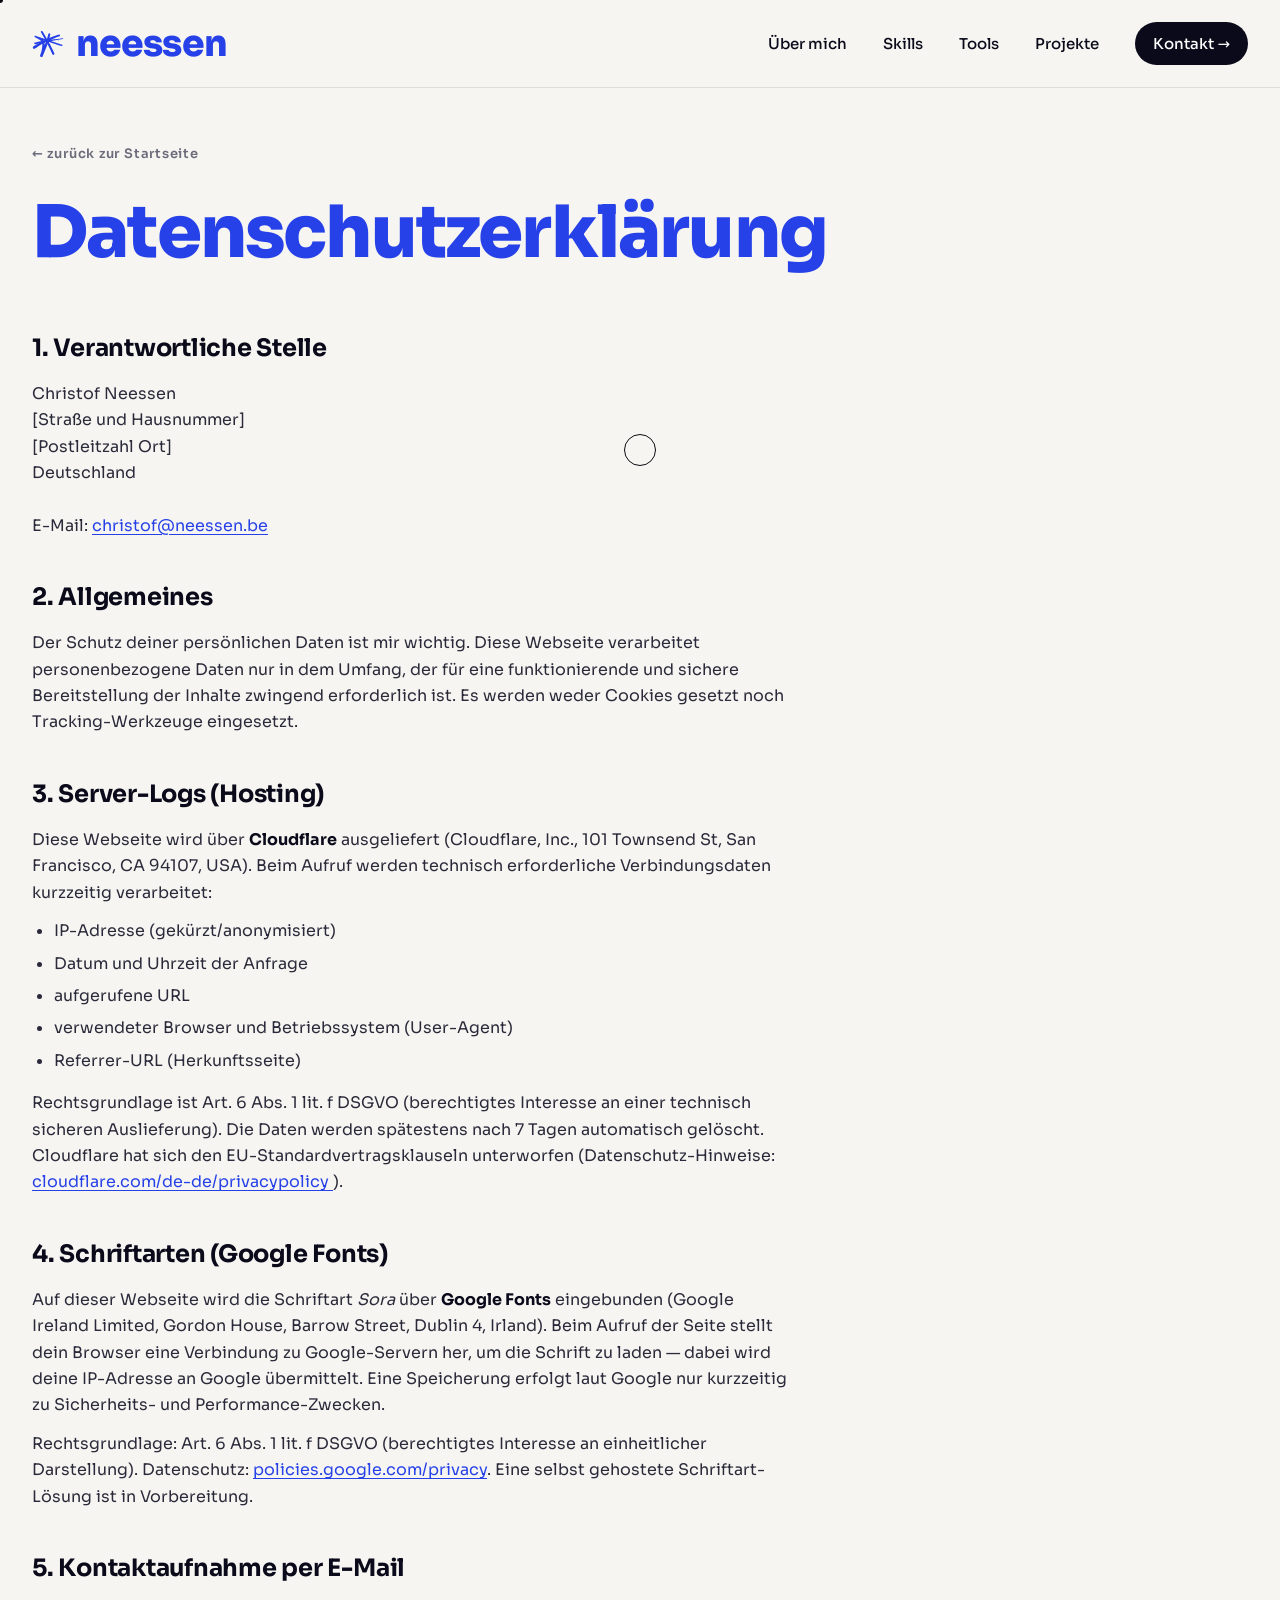
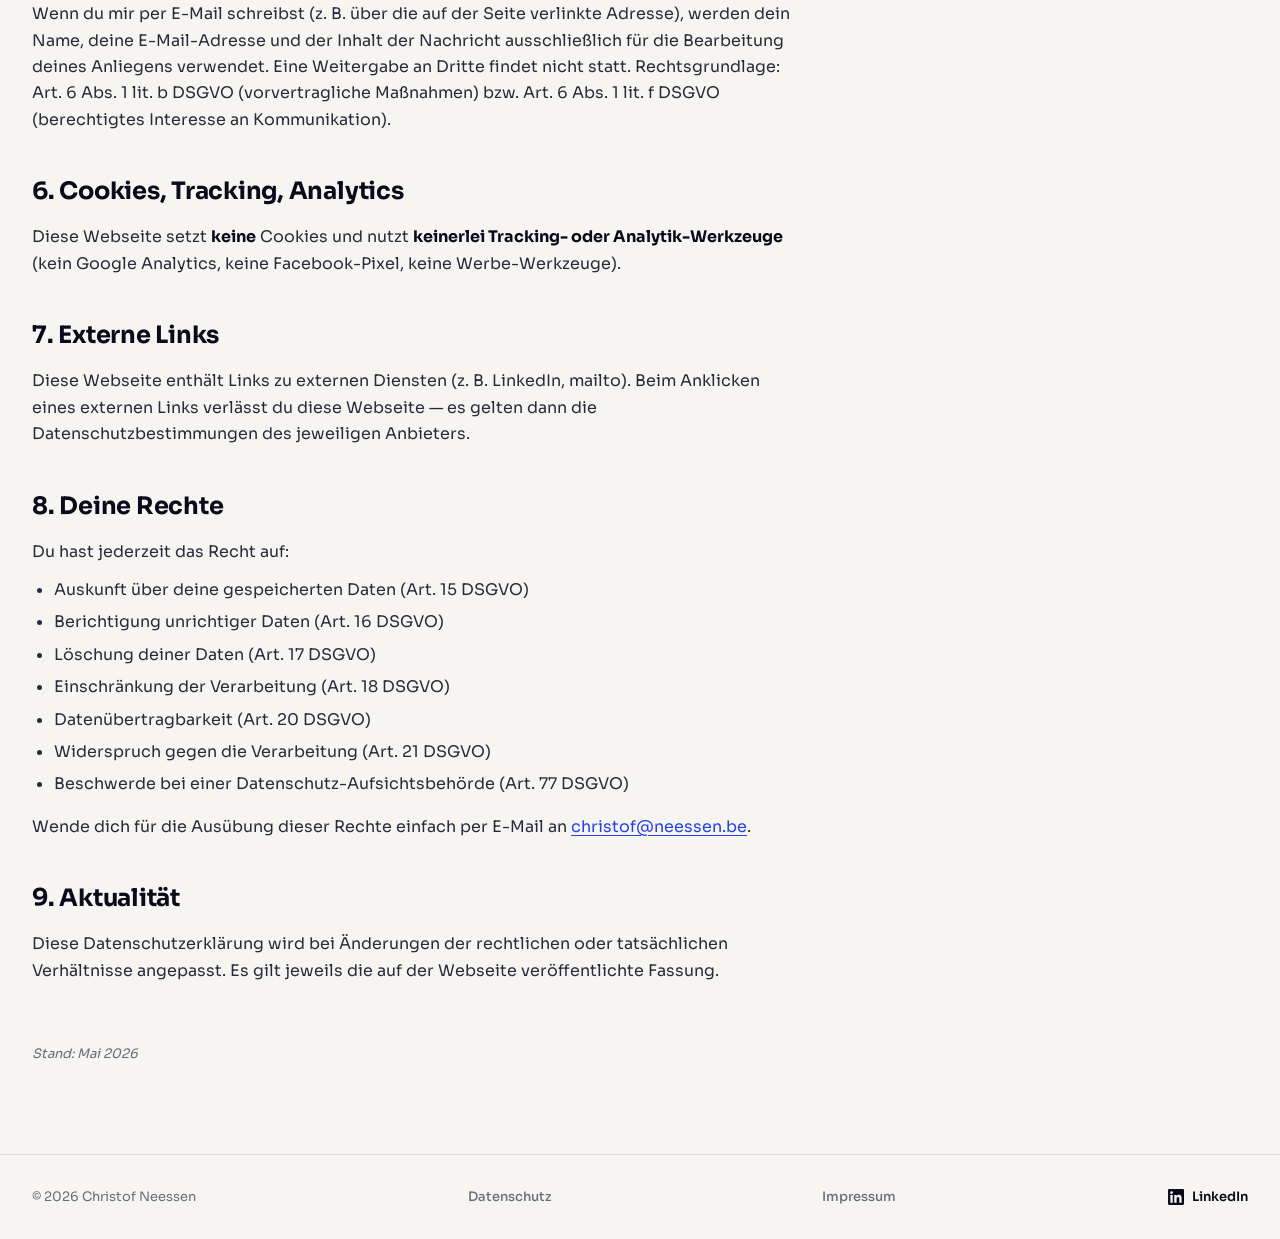
==== datenschutz.html @ 34c5ae79 "Mobile-Fixes, Legal-Pages, Favicon, SEO, Bildoptimierung - Mobile: Hamburger funktional, Sterne-Posi" ====
<!DOCTYPE html>
<html lang="de">
<head>
  <meta charset="UTF-8" />
  <meta name="viewport" content="width=device-width, initial-scale=1.0" />
  <title>Datenschutz — Christof Neessen</title>
  <meta name="description" content="Datenschutzerklärung der Webseite von Christof Neessen." />
  <meta name="robots" content="index, follow" />
  <link rel="icon" type="image/svg+xml" href="assets/Sterne-01.svg" />
  <link rel="preconnect" href="https://fonts.googleapis.com" />
  <link rel="preconnect" href="https://fonts.gstatic.com" crossorigin />
  <link href="https://fonts.googleapis.com/css2?family=Sora:wght@300;400;500;600;700;800&display=swap" rel="stylesheet" />
  <link rel="stylesheet" href="styles.css" />
</head>
<body class="legal-page">
  <!-- Custom Cursor -->
  <div class="cursor" aria-hidden="true"></div>
  <div class="cursor-dot" aria-hidden="true"></div>

  <header class="nav">
    <a href="index.html" class="nav__logo">
      <img class="sparkle sparkle--small" src="assets/Sterne-01.svg" alt="" />
      <span>neessen</span>
    </a>
    <nav class="nav__links">
      <a href="index.html#about">Über mich</a>
      <a href="index.html#skills">Skills</a>
      <a href="index.html#tools">Tools</a>
      <a href="index.html#work">Projekte</a>
      <a href="index.html#contact" class="nav__cta">Kontakt →</a>
    </nav>
    <button class="nav__burger" id="nav-burger" aria-label="Menü öffnen" aria-expanded="false" aria-controls="nav-links">
      <span></span><span></span><span></span>
    </button>
  </header>

  <main class="legal">
    <div class="container">
      <a href="index.html" class="legal__back">← zurück zur Startseite</a>
      <h1 class="legal__title">Datenschutz&shy;erklärung</h1>

      <section class="legal__section">
        <h2>1. Verantwortliche Stelle</h2>
        <p>
          Christof Neessen<br/>
          [Straße und Hausnummer]<br/>
          [Postleitzahl Ort]<br/>
          Deutschland<br/><br/>
          E-Mail: <a href="mailto:christof@neessen.be">christof@neessen.be</a>
        </p>
      </section>

      <section class="legal__section">
        <h2>2. Allgemeines</h2>
        <p>
          Der Schutz deiner persönlichen Daten ist mir wichtig. Diese Webseite
          verarbeitet personenbezogene Daten nur in dem Umfang, der für eine
          funktionierende und sichere Bereitstellung der Inhalte zwingend
          erforderlich ist. Es werden weder Cookies gesetzt noch
          Tracking-Werkzeuge eingesetzt.
        </p>
      </section>

      <section class="legal__section">
        <h2>3. Server-Logs (Hosting)</h2>
        <p>
          Diese Webseite wird über <strong>Cloudflare</strong> ausgeliefert
          (Cloudflare, Inc., 101 Townsend St, San Francisco, CA 94107, USA).
          Beim Aufruf werden technisch erforderliche Verbindungsdaten kurzzeitig
          verarbeitet:
        </p>
        <ul>
          <li>IP-Adresse (gekürzt/anonymisiert)</li>
          <li>Datum und Uhrzeit der Anfrage</li>
          <li>aufgerufene URL</li>
          <li>verwendeter Browser und Betriebssystem (User-Agent)</li>
          <li>Referrer-URL (Herkunftsseite)</li>
        </ul>
        <p>
          Rechtsgrundlage ist Art. 6 Abs. 1 lit. f DSGVO (berechtigtes
          Interesse an einer technisch sicheren Auslieferung). Die Daten werden
          spätestens nach 7 Tagen automatisch gelöscht.
          Cloudflare hat sich den EU-Standardvertragsklauseln unterworfen
          (Datenschutz-Hinweise:
          <a href="https://www.cloudflare.com/de-de/privacypolicy/" target="_blank" rel="noopener">
            cloudflare.com/de-de/privacypolicy
          </a>).
        </p>
      </section>

      <section class="legal__section">
        <h2>4. Schriftarten (Google Fonts)</h2>
        <p>
          Auf dieser Webseite wird die Schriftart <em>Sora</em> über
          <strong>Google Fonts</strong> eingebunden (Google Ireland Limited,
          Gordon House, Barrow Street, Dublin 4, Irland). Beim Aufruf der
          Seite stellt dein Browser eine Verbindung zu Google-Servern her, um
          die Schrift zu laden — dabei wird deine IP-Adresse an Google
          übermittelt. Eine Speicherung erfolgt laut Google nur kurzzeitig zu
          Sicherheits- und Performance-Zwecken.
        </p>
        <p>
          Rechtsgrundlage: Art. 6 Abs. 1 lit. f DSGVO (berechtigtes Interesse
          an einheitlicher Darstellung).
          Datenschutz: <a href="https://policies.google.com/privacy" target="_blank" rel="noopener">policies.google.com/privacy</a>.
          Eine selbst gehostete Schriftart-Lösung ist in Vorbereitung.
        </p>
      </section>

      <section class="legal__section">
        <h2>5. Kontaktaufnahme per E-Mail</h2>
        <p>
          Wenn du mir per E-Mail schreibst (z. B. über die auf der Seite
          verlinkte Adresse), werden dein Name, deine E-Mail-Adresse und der
          Inhalt der Nachricht ausschließlich für die Bearbeitung deines
          Anliegens verwendet. Eine Weitergabe an Dritte findet nicht statt.
          Rechtsgrundlage: Art. 6 Abs. 1 lit. b DSGVO (vorvertragliche
          Maßnahmen) bzw. Art. 6 Abs. 1 lit. f DSGVO (berechtigtes
          Interesse an Kommunikation).
        </p>
      </section>

      <section class="legal__section">
        <h2>6. Cookies, Tracking, Analytics</h2>
        <p>
          Diese Webseite setzt <strong>keine</strong> Cookies und nutzt
          <strong>keinerlei Tracking- oder Analytik-Werkzeuge</strong>
          (kein Google Analytics, keine Facebook-Pixel, keine
          Werbe-Werkzeuge).
        </p>
      </section>

      <section class="legal__section">
        <h2>7. Externe Links</h2>
        <p>
          Diese Webseite enthält Links zu externen Diensten (z. B. LinkedIn,
          mailto). Beim Anklicken eines externen Links verlässt du diese
          Webseite — es gelten dann die Datenschutzbestimmungen des
          jeweiligen Anbieters.
        </p>
      </section>

      <section class="legal__section">
        <h2>8. Deine Rechte</h2>
        <p>Du hast jederzeit das Recht auf:</p>
        <ul>
          <li>Auskunft über deine gespeicherten Daten (Art. 15 DSGVO)</li>
          <li>Berichtigung unrichtiger Daten (Art. 16 DSGVO)</li>
          <li>Löschung deiner Daten (Art. 17 DSGVO)</li>
          <li>Einschränkung der Verarbeitung (Art. 18 DSGVO)</li>
          <li>Datenübertragbarkeit (Art. 20 DSGVO)</li>
          <li>Widerspruch gegen die Verarbeitung (Art. 21 DSGVO)</li>
          <li>Beschwerde bei einer Datenschutz-Aufsichtsbehörde
            (Art. 77 DSGVO)</li>
        </ul>
        <p>
          Wende dich für die Ausübung dieser Rechte einfach per E-Mail an
          <a href="mailto:christof@neessen.be">christof@neessen.be</a>.
        </p>
      </section>

      <section class="legal__section">
        <h2>9. Aktualität</h2>
        <p>
          Diese Datenschutzerklärung wird bei Änderungen der rechtlichen oder
          tatsächlichen Verhältnisse angepasst. Es gilt jeweils die auf der
          Webseite veröffentlichte Fassung.
        </p>
      </section>

      <p class="legal__updated">Stand: Mai 2026</p>
    </div>
  </main>

  <footer class="footer">
    <div class="container footer__inner">
      <span>© 2026 Christof Neessen</span>
      <a href="datenschutz.html" class="footer__link-plain">Datenschutz</a>
      <a href="impressum.html" class="footer__link-plain">Impressum</a>
      <a href="https://www.linkedin.com/in/christof-neessen/" target="_blank" rel="noopener" class="footer__link">
        <svg viewBox="0 0 24 24" fill="currentColor" aria-hidden="true">
          <path d="M20.45 20.45h-3.55v-5.57c0-1.33-.03-3.04-1.85-3.04-1.85 0-2.13 1.45-2.13 2.94v5.67H9.36V9h3.41v1.56h.05c.47-.9 1.63-1.85 3.36-1.85 3.6 0 4.26 2.37 4.26 5.45v6.29zM5.34 7.43c-1.14 0-2.07-.93-2.07-2.07s.93-2.07 2.07-2.07 2.07.93 2.07 2.07-.93 2.07-2.07 2.07zm1.78 13.02H3.56V9h3.56v11.45zM22.22 0H1.77C.79 0 0 .77 0 1.72v20.56C0 23.23.79 24 1.77 24h20.45c.98 0 1.78-.77 1.78-1.72V1.72C24 .77 23.2 0 22.22 0z"/>
        </svg>
        LinkedIn
      </a>
    </div>
  </footer>

  <script src="script.js"></script>
</body>
</html>
---- styles.css ----
/* =====================================================
   Christof Neessen — Portfolio
   ===================================================== */

:root {
  --blue: #2641E8;
  --blue-dark: #1B30B5;
  --blue-soft: #E7EBFF;
  --ink: #0A0A1A;
  --ink-soft: #2A2A3A;
  --muted: #6B6B7B;
  --bg: #F6F5F1;
  --bg-card: #FFFFFF;
  --line: rgba(10, 10, 26, 0.1);
  --radius: 18px;
  --radius-lg: 28px;
  --container: 1280px;
  --ease: cubic-bezier(0.22, 1, 0.36, 1);
}

* {
  box-sizing: border-box;
  margin: 0;
  padding: 0;
}

html {
  scroll-behavior: smooth;
  -webkit-font-smoothing: antialiased;
  -moz-osx-font-smoothing: grayscale;
}

body {
  font-family: 'Sora', system-ui, -apple-system, sans-serif;
  font-weight: 400;
  font-size: 17px;
  line-height: 1.55;
  color: var(--ink);
  background: var(--bg);
  overflow-x: hidden;
  cursor: none;
}

img { max-width: 100%; display: block; }
a { color: inherit; text-decoration: none; }
ul { list-style: none; }
button { font: inherit; border: 0; background: none; cursor: pointer; color: inherit; text-align: left; }

.container {
  width: 100%;
  max-width: var(--container);
  margin: 0 auto;
  padding: 0 32px;
}

.text-blue { color: var(--blue); }
.text-underline {
  position: relative;
  display: inline-block;
}
.text-underline::after {
  content: '';
  position: absolute;
  left: 0; right: 0; bottom: -8px;
  height: 14px;
  background: url("data:image/svg+xml;utf8,<svg xmlns='http://www.w3.org/2000/svg' viewBox='0 0 200 14' preserveAspectRatio='none'><path d='M2 8 Q 50 -2 100 6 T 198 8' stroke='%23F6F5F1' stroke-width='3' fill='none'/></svg>") no-repeat center / 100% 100%;
}

.eyebrow {
  display: inline-block;
  font-size: 12px;
  font-weight: 600;
  letter-spacing: 0.18em;
  text-transform: uppercase;
  color: var(--blue);
  margin-bottom: 20px;
}
.eyebrow--light { color: rgba(255,255,255,0.7); }

.section-title {
  font-size: clamp(2.4rem, 5vw, 4.2rem);
  font-weight: 800;
  line-height: 1.02;
  letter-spacing: -0.025em;
}
.section-title--lg { font-size: clamp(3rem, 7vw, 5.6rem); }

/* =====================================================
   Scroll Progress
   ===================================================== */
.scroll-progress {
  position: fixed;
  top: 0; left: 0;
  height: 3px;
  width: 0%;
  background: var(--blue);
  z-index: 200;
  transition: width 0.05s linear;
  box-shadow: 0 0 12px rgba(38, 65, 232, 0.5);
}

/* =====================================================
   Cursor
   ===================================================== */
.cursor, .cursor-dot {
  position: fixed;
  top: 0; left: 0;
  pointer-events: none;
  z-index: 9999;
  border-radius: 50%;
  mix-blend-mode: difference;
}
.cursor {
  width: 32px; height: 32px;
  border: 1.5px solid #fff;
  transform: translate(-50%, -50%);
  transition: width 0.25s var(--ease), height 0.25s var(--ease), background 0.25s var(--ease);
}
.cursor-dot {
  width: 6px; height: 6px;
  background: #fff;
  transform: translate(-50%, -50%);
}
.cursor.is-hover {
  width: 60px; height: 60px;
  background: rgba(255,255,255,0.1);
}
@media (hover: none), (max-width: 768px) {
  .cursor, .cursor-dot { display: none; }
  body { cursor: auto; }
}

/* =====================================================
   Navigation
   ===================================================== */
.nav {
  position: fixed;
  top: 0; left: 0; right: 0;
  z-index: 100;
  display: flex;
  align-items: center;
  justify-content: space-between;
  padding: 22px 32px;
  transition: background 0.3s var(--ease), backdrop-filter 0.3s var(--ease), padding 0.3s var(--ease);
}
.nav.is-scrolled {
  background: rgba(246, 245, 241, 0.85);
  backdrop-filter: saturate(180%) blur(18px);
  -webkit-backdrop-filter: saturate(180%) blur(18px);
  padding: 14px 32px;
  border-bottom: 1px solid var(--line);
}
.nav__logo {
  display: flex;
  align-items: center;
  gap: 12px;
  font-weight: 800;
  font-size: clamp(26px, 3vw, 36px);
  letter-spacing: -0.025em;
  line-height: 1;
  color: var(--blue);
  transition: color 0.25s var(--ease);
}
.nav__logo:hover { color: var(--blue-dark); }
.nav__logo .sparkle--small {
  width: 32px; height: 32px;
  animation: spin 14s linear infinite;
  display: block;
}
.nav__links {
  display: flex;
  align-items: center;
  gap: 36px;
}
.nav__links a {
  position: relative;
  font-size: 15px;
  font-weight: 500;
  color: var(--ink);
  transition: color 0.2s var(--ease);
}
.nav__links a:not(.nav__cta)::after {
  content: '';
  position: absolute;
  left: 0; right: 0; bottom: -6px;
  height: 1.5px;
  background: var(--blue);
  transform: scaleX(0);
  transform-origin: left;
  transition: transform 0.3s var(--ease);
}
.nav__links a:not(.nav__cta):hover { color: var(--blue); }
.nav__links a:not(.nav__cta):hover::after { transform: scaleX(1); }
.nav__cta {
  background: var(--ink);
  color: #fff !important;
  padding: 10px 18px;
  border-radius: 999px;
  transition: background 0.25s var(--ease), transform 0.25s var(--ease);
}
.nav__cta:hover { background: var(--blue); transform: translateY(-2px); }

.nav__burger {
  display: none;
  flex-direction: column;
  justify-content: center;
  gap: 5px;
  width: 32px;
  height: 32px;
  z-index: 110;
  position: relative;
  padding: 0;
}
.nav__burger span {
  display: block;
  height: 2px;
  width: 100%;
  background: var(--ink);
  border-radius: 2px;
  transform-origin: center;
  transition: transform 0.35s var(--ease), opacity 0.25s var(--ease);
}
.nav__burger.is-open span:nth-child(1) {
  transform: translateY(7px) rotate(45deg);
}
.nav__burger.is-open span:nth-child(2) {
  opacity: 0;
  transform: scaleX(0);
}
.nav__burger.is-open span:nth-child(3) {
  transform: translateY(-7px) rotate(-45deg);
}

/* Backdrop hinter dem mobilen Menü */
.nav__backdrop {
  position: fixed;
  inset: 0;
  background: rgba(10, 10, 26, 0.45);
  backdrop-filter: blur(6px);
  -webkit-backdrop-filter: blur(6px);
  opacity: 0;
  pointer-events: none;
  z-index: 99;
  transition: opacity 0.3s var(--ease);
}
.nav__backdrop.is-visible {
  opacity: 1;
  pointer-events: auto;
}

/* =====================================================
   Hero
   ===================================================== */
.hero {
  position: relative;
  min-height: 100vh;
  padding: 160px 32px 100px;
  display: flex;
  align-items: center;
  overflow: hidden;
}
.hero__bg-text {
  position: absolute;
  bottom: -2vw;
  left: 50%;
  transform: translateX(-50%);
  font-size: 22vw;
  font-weight: 800;
  letter-spacing: -0.04em;
  color: rgba(38, 65, 232, 0.04);
  white-space: nowrap;
  pointer-events: none;
  line-height: 1;
}
.hero__inner {
  position: relative;
  width: 100%;
  max-width: var(--container);
  margin: 0 auto;
}
.hero__sparkle {
  position: absolute;
  top: -70px;
  left: -40px;
  width: 90px; height: 90px;
  animation: spin 14s linear infinite, sparkle-float-a 7s ease-in-out infinite;
  pointer-events: none;
  z-index: 2;
}
.hero__sparkle img { width: 100%; height: 100%; display: block; }
.hero__sparkle--alt {
  top: 18vh;
  right: 6vw;
  left: auto;
  width: 90px; height: 90px;
  animation: spin 22s linear infinite reverse, sparkle-float-b 9s ease-in-out infinite;
  opacity: 1;
}
@keyframes sparkle-float-a {
  0%, 100% { transform: translate(0, 0); }
  50%      { transform: translate(12px, -10px); }
}
@keyframes sparkle-float-b {
  0%, 100% { transform: translate(0, 0); }
  50%      { transform: translate(-14px, 12px); }
}
@media (max-width: 768px) {
  .hero__sparkle--alt { display: none; }
}
.hero__title {
  font-size: clamp(4rem, 13vw, 12rem);
  font-weight: 800;
  line-height: 0.92;
  letter-spacing: -0.04em;
  color: var(--blue);
  margin-bottom: 36px;
}
.hero__line {
  display: block;
  overflow: hidden;
  position: relative;
}
.char {
  display: inline-block;
  transform: translateY(110%);
  opacity: 0;
  transition: transform 0.9s var(--ease), opacity 0.6s var(--ease);
}
.hero__line.is-shown .char {
  transform: translateY(0);
  opacity: 1;
}
.hero__line.is-shown .char:hover {
  transform: translateY(-6px) rotate(-2deg);
  transition: transform 0.35s cubic-bezier(0.34, 1.56, 0.64, 1);
}

/* Word-cycle in tagline */
.word-cycle {
  display: inline-block;
  position: relative;
  vertical-align: bottom;
  min-width: 0;
}
.word-cycle__current {
  display: inline-block;
  font-weight: 700;
  color: var(--blue);
  position: relative;
  white-space: nowrap;
}
.word-cycle__current::after {
  content: '';
  position: absolute;
  left: 0; right: 0; bottom: -3px;
  height: 3px;
  background: var(--blue);
  transform: scaleX(0.4);
  transform-origin: left;
  animation: word-underline 2.6s var(--ease) infinite;
}
.word-cycle__current.is-out {
  animation: word-out 0.4s var(--ease) forwards;
}
.word-cycle__current.is-in {
  animation: word-in 0.4s var(--ease) forwards;
}
@keyframes word-out {
  to { transform: translateY(-12px); opacity: 0; filter: blur(4px); }
}
@keyframes word-in {
  from { transform: translateY(12px); opacity: 0; filter: blur(4px); }
  to { transform: translateY(0); opacity: 1; filter: blur(0); }
}
@keyframes word-underline {
  0% { transform: scaleX(0); }
  60%, 100% { transform: scaleX(1); }
}
.hero__tagline {
  font-size: clamp(1.1rem, 2vw, 1.5rem);
  font-weight: 400;
  max-width: 720px;
  color: var(--ink-soft);
  margin-bottom: 48px;
}
.hero__tagline .hl {
  font-weight: 600;
  color: var(--ink);
  position: relative;
  display: inline-block;
}
.hero__tagline .hl::before {
  content: '';
  position: absolute;
  left: -2px; right: -2px; bottom: 2px;
  height: 8px;
  background: var(--blue-soft);
  z-index: -1;
}
.hero__meta {
  display: flex;
  gap: 64px;
  margin-bottom: 56px;
  flex-wrap: wrap;
}
.hero__meta-item {
  display: flex;
  flex-direction: column;
  gap: 4px;
}
.hero__meta-label {
  font-size: 11px;
  font-weight: 600;
  letter-spacing: 0.16em;
  text-transform: uppercase;
  color: var(--muted);
}
.hero__meta-value {
  font-size: 16px;
  font-weight: 600;
  color: var(--ink);
  display: flex;
  align-items: center;
  gap: 8px;
}
.dot {
  display: inline-block;
  width: 8px; height: 8px;
  border-radius: 50%;
  background: #00B86B;
  position: relative;
}
.dot::after {
  content: '';
  position: absolute;
  inset: -4px;
  border-radius: 50%;
  background: rgba(0, 184, 107, 0.3);
  animation: pulse 2s ease-in-out infinite;
}
.hero__actions {
  display: flex;
  gap: 16px;
  flex-wrap: wrap;
}

.btn {
  position: relative;
  display: inline-flex;
  align-items: center;
  gap: 10px;
  padding: 18px 28px;
  border-radius: 999px;
  font-weight: 600;
  font-size: 15px;
  transition: transform 0.3s var(--ease), background 0.25s var(--ease), color 0.25s var(--ease);
  white-space: nowrap;
}
.btn svg { width: 18px; height: 18px; transition: transform 0.3s var(--ease); }
.btn:hover svg { transform: translateX(4px); }
.btn--primary { background: var(--blue); color: #fff; }
.btn--primary:hover { background: var(--blue-dark); }
.btn--ghost {
  background: transparent;
  border: 1.5px solid var(--ink);
  color: var(--ink);
}
.btn--ghost:hover { background: var(--ink); color: #fff; }
.btn--inverse {
  background: #fff;
  color: var(--ink);
}
.btn--inverse:hover { background: var(--blue-soft); }
.btn--outline-light {
  border: 1.5px solid rgba(255,255,255,0.4);
  color: #fff;
}
.btn--outline-light:hover { background: rgba(255,255,255,0.1); }
.btn--lg { padding: 22px 36px; font-size: 17px; }

.hero__scroll {
  position: absolute;
  bottom: 40px;
  right: 40px;
  display: flex;
  flex-direction: column;
  align-items: center;
  gap: 12px;
  font-size: 11px;
  font-weight: 600;
  letter-spacing: 0.18em;
  text-transform: uppercase;
  color: var(--muted);
  writing-mode: vertical-rl;
  rotate: 180deg;
}
.hero__scroll-line {
  width: 1px;
  height: 60px;
  background: linear-gradient(to bottom, var(--ink), transparent);
  position: relative;
  overflow: hidden;
}
.hero__scroll-line::after {
  content: '';
  position: absolute;
  top: 0; left: 0; right: 0;
  height: 30%;
  background: var(--blue);
  animation: scroll-down 2s ease-in-out infinite;
}

/* =====================================================
   Marquee
   ===================================================== */
.marquee {
  background: var(--ink);
  color: #fff;
  padding: 32px 0;
  overflow: hidden;
  border-top: 1px solid var(--line);
  border-bottom: 1px solid var(--line);
}
.marquee__track {
  display: flex;
  gap: 60px;
  animation: marquee 40s linear infinite;
  white-space: nowrap;
  font-size: clamp(1.5rem, 3vw, 2.5rem);
  font-weight: 700;
  letter-spacing: -0.01em;
  will-change: transform;
}
.marquee__track span { padding: 0 30px; }
.marquee:hover .marquee__track {
  animation-play-state: paused;
}

/* =====================================================
   About
   ===================================================== */
.about {
  padding: 90px 0;
  background: var(--bg);
}
.about__grid {
  display: grid;
  grid-template-columns: 1fr 1.3fr;
  gap: 80px;
  align-items: start;
}
.about__media {
  position: sticky;
  top: 120px;
}
.about__photo {
  position: relative;
  aspect-ratio: 4 / 5;
  border-radius: var(--radius-lg);
  overflow: hidden;
  background: var(--blue-soft);
}
.about__photo img {
  width: 100%; height: 100%;
  object-fit: cover;
  transition: transform 0.6s var(--ease);
}
.about__media:hover .about__photo img { transform: scale(1.04); }
.about__deco {
  position: absolute;
  top: -38px; right: -28px;
  width: 110px; height: 110px;
  animation: spin 20s linear infinite;
  pointer-events: none;
  display: block;
}
.about__lead {
  font-size: clamp(1.05rem, 1.5vw, 1.25rem);
  color: var(--ink-soft);
  margin: 32px 0 48px;
  max-width: 580px;
}
.about__contact {
  display: grid;
  grid-template-columns: repeat(auto-fit, minmax(220px, 1fr));
  gap: 12px;
  margin-bottom: 56px;
}
.contact-card {
  display: flex;
  flex-direction: column;
  gap: 4px;
  padding: 18px 22px;
  background: var(--bg-card);
  border-radius: var(--radius);
  border: 1px solid var(--line);
  transition: transform 0.3s var(--ease), border-color 0.3s var(--ease);
}
a.contact-card:hover {
  transform: translateY(-3px);
  border-color: var(--blue);
}
.contact-card__label {
  font-size: 11px;
  letter-spacing: 0.16em;
  text-transform: uppercase;
  color: var(--muted);
  font-weight: 600;
}
.contact-card__value {
  font-size: 15px;
  font-weight: 600;
  color: var(--ink);
}
.contact-card--lead {
  position: relative;
  padding: 28px 60px 28px 28px;
  background: var(--ink);
  color: #fff;
  border-color: var(--ink);
  overflow: hidden;
}
.contact-card--lead .contact-card__label {
  color: rgba(255,255,255,0.6);
}
.contact-card--lead .contact-card__value {
  color: #fff;
  font-size: 18px;
}
.contact-card--lead .contact-card__arrow {
  position: absolute;
  right: 24px;
  top: 50%;
  transform: translateY(-50%);
  width: 24px; height: 24px;
  color: #fff;
  transition: transform 0.3s var(--ease);
}
a.contact-card--lead:hover {
  background: var(--blue);
  border-color: var(--blue);
  transform: translateY(-3px);
}
a.contact-card--lead:hover .contact-card__arrow {
  transform: translateY(-50%) translateX(6px);
}

.languages__title {
  font-size: 12px;
  letter-spacing: 0.18em;
  text-transform: uppercase;
  color: var(--blue);
  font-weight: 700;
  margin-bottom: 18px;
}
.languages__list {
  display: flex;
  flex-direction: column;
  gap: 12px;
}
.languages__list li {
  display: flex;
  align-items: center;
  justify-content: space-between;
  max-width: 320px;
  padding-bottom: 12px;
  border-bottom: 1px dashed var(--line);
  font-weight: 500;
}
.dots {
  display: inline-flex;
  gap: 6px;
}
.dots::before {
  content: '';
}
.dots {
  --filled: 0;
}
.dots::before { display: none; }
/* dots rendered via JS (5 spans) */
.dot-pill {
  width: 10px; height: 10px;
  border-radius: 50%;
  border: 1.5px solid var(--blue);
  background: transparent;
  position: relative;
  overflow: hidden;
  transition: background 0.4s var(--ease);
}
.dot-pill.is-filled { background: var(--blue); }
.dot-pill.is-half::before {
  content: '';
  position: absolute;
  inset: 0;
  background: var(--blue);
  clip-path: polygon(0 0, 50% 0, 50% 100%, 0 100%);
}

/* =====================================================
   Disciplines (Skills)
   ===================================================== */
.disciplines {
  padding: 90px 0;
  background: var(--bg);
}
.disciplines__head {
  max-width: 800px;
  margin-bottom: 64px;
}
.disciplines__list {
  display: flex;
  flex-direction: column;
  border-top: 1px solid var(--ink);
}
.discipline {
  position: relative;
  display: grid;
  grid-template-columns: 70px minmax(0, 1.6fr) minmax(0, 2fr);
  align-items: center;
  gap: 32px;
  padding: 36px 24px;
  border-bottom: 1px solid var(--ink);
  cursor: default;
  overflow: hidden;
}
.discipline::before {
  content: '';
  position: absolute;
  inset: 0;
  background: var(--blue);
  transform: translateY(101%);
  transition: transform 0.55s var(--ease);
  z-index: 0;
}
.discipline > * {
  position: relative;
  z-index: 1;
  transition: color 0.4s var(--ease), transform 0.5s var(--ease);
}
.discipline:hover::before { transform: translateY(0); }
.discipline:hover .discipline__num,
.discipline:hover .discipline__title,
.discipline:hover .discipline__desc { color: #fff; }
.discipline:hover .discipline__num { transform: translateX(6px); }
.discipline:hover .discipline__title { transform: translateX(6px); }
.discipline__num {
  font-size: 14px;
  font-weight: 600;
  color: var(--muted);
  letter-spacing: 0.1em;
}
.discipline__title {
  font-size: clamp(1.4rem, 2.6vw, 2.2rem);
  font-weight: 800;
  letter-spacing: -0.02em;
  line-height: 1.05;
  color: var(--ink);
}
.discipline__desc {
  font-size: clamp(0.95rem, 1.2vw, 1.05rem);
  color: var(--muted);
  line-height: 1.5;
}

@media (max-width: 768px) {
  .discipline {
    grid-template-columns: 50px minmax(0, 1fr);
    grid-template-rows: auto auto;
    gap: 12px 16px;
    padding: 24px 16px;
  }
  .discipline__num { grid-row: 1; align-self: start; padding-top: 6px; }
  .discipline__title { grid-row: 1; grid-column: 2; }
  .discipline__desc { grid-row: 2; grid-column: 2; font-size: 0.95rem; }
}

/* =====================================================
   Skills (now Tools)
   ===================================================== */
.skills {
  padding: 90px 0;
  background: var(--ink);
  color: #fff;
  position: relative;
  overflow: hidden;
}
.skills::before {
  content: '';
  position: absolute;
  top: -200px; right: -200px;
  width: 500px; height: 500px;
  background: radial-gradient(circle, rgba(38,65,232,0.4), transparent 70%);
  filter: blur(60px);
  pointer-events: none;
}
.skills .eyebrow { color: #6B7AFF; }
.skills .section-title { color: #fff; }
.skills .text-blue { color: #6B7AFF; }
.skills__head {
  max-width: 700px;
  margin-bottom: 80px;
}
.skills__grid {
  display: grid;
  grid-template-columns: repeat(auto-fit, minmax(240px, 1fr));
  gap: 20px;
}
.skills__grid--3 {
  grid-template-columns: repeat(3, 1fr);
}
@media (max-width: 900px) {
  .skills__grid--3 { grid-template-columns: 1fr; }
}
.skill-card .is-todo {
  color: rgba(255,255,255,0.35);
  font-style: italic;
  font-size: 13px;
}
.skill-card:hover .is-todo { color: rgba(255,255,255,0.65); }
.skill-card {
  padding: 36px 28px;
  background: rgba(255,255,255,0.03);
  border: 1px solid rgba(255,255,255,0.1);
  border-radius: var(--radius);
  transition: background 0.4s var(--ease), border-color 0.4s var(--ease), transform 0.4s var(--ease);
}
.skill-card:hover {
  background: var(--blue);
  border-color: var(--blue);
  transform: translateY(-6px);
}
.skill-card__icon {
  width: 48px; height: 48px;
  display: flex;
  align-items: center;
  justify-content: center;
  background: rgba(255,255,255,0.06);
  border-radius: 12px;
  margin-bottom: 28px;
  color: #fff;
}
.skill-card__icon svg { width: 24px; height: 24px; }
.skill-card h3 {
  font-size: 22px;
  font-weight: 700;
  margin-bottom: 16px;
}
.skill-card ul {
  display: flex;
  flex-direction: column;
  gap: 8px;
}
.skill-card li {
  font-size: 15px;
  color: rgba(255,255,255,0.7);
  padding-left: 16px;
  position: relative;
}
.skill-card li::before {
  content: '';
  position: absolute;
  left: 0; top: 10px;
  width: 6px; height: 6px;
  background: currentColor;
  border-radius: 50%;
}
.skill-card:hover li { color: rgba(255,255,255,0.95); }

/* =====================================================
   Work
   ===================================================== */
.work {
  padding: 90px 0;
  background: var(--bg);
}
.work__head {
  max-width: 800px;
  margin-bottom: 48px;
}
.work__filter {
  display: flex;
  flex-wrap: wrap;
  gap: 10px;
  margin-bottom: 48px;
  padding: 8px;
  background: var(--bg-card);
  border: 1px solid var(--line);
  border-radius: 999px;
  width: fit-content;
  max-width: 100%;
  position: relative;
}
.filter-btn {
  padding: 12px 22px;
  border-radius: 999px;
  font-size: 14px;
  font-weight: 600;
  color: var(--muted);
  transition: color 0.3s var(--ease), background 0.4s var(--ease), transform 0.25s var(--ease);
  white-space: nowrap;
}
.filter-btn:hover { color: var(--ink); transform: translateY(-1px); }
.filter-btn.is-active {
  background: var(--ink);
  color: #fff;
}
@media (max-width: 640px) {
  .work__filter {
    border-radius: var(--radius);
    padding: 8px;
    overflow-x: auto;
    flex-wrap: nowrap;
    -webkit-overflow-scrolling: touch;
  }
  .filter-btn { padding: 10px 16px; font-size: 13px; }
}
.work__grid {
  display: grid;
  grid-template-columns: repeat(2, 1fr);
  gap: 24px;
  perspective: 1400px;
}
.project {
  transition: transform 0.5s var(--ease), box-shadow 0.5s var(--ease), opacity 0.5s var(--ease), filter 0.5s var(--ease);
  transform-style: preserve-3d;
  will-change: transform;
}
.project.is-tilting { transition: box-shadow 0.4s var(--ease); }
.project__media,
.project__info { transform: translateZ(20px); }
.project.is-filtered-out {
  display: none;
}
.project.is-filter-fade {
  opacity: 0;
  transform: scale(0.96);
  filter: blur(2px);
}
.project--lg { grid-column: 1 / -1; }
.project {
  display: flex;
  flex-direction: column;
  background: var(--bg-card);
  border-radius: var(--radius-lg);
  overflow: hidden;
  text-decoration: none;
  color: var(--ink);
  transition: transform 0.5s var(--ease), box-shadow 0.5s var(--ease);
  border: 1px solid var(--line);
  width: 100%;
  text-align: left;
  padding: 0;
  font: inherit;
}
.project:hover {
  transform: translateY(-8px);
  box-shadow: 0 30px 60px -20px rgba(38, 65, 232, 0.25);
}
.project__media {
  aspect-ratio: 16 / 10;
  overflow: hidden;
  background: var(--blue-soft);
  position: relative;
}
.project--lg .project__media { aspect-ratio: 21 / 10; }
.project__media img {
  width: 100%; height: 100%;
  object-fit: cover;
  transition: transform 0.9s var(--ease);
}
.project:hover .project__media img { transform: scale(1.08); }
.project__expand {
  position: absolute;
  top: 18px; right: 18px;
  width: 44px; height: 44px;
  display: flex;
  align-items: center;
  justify-content: center;
  background: rgba(10, 10, 26, 0.85);
  color: #fff;
  border-radius: 50%;
  backdrop-filter: blur(8px);
  -webkit-backdrop-filter: blur(8px);
  opacity: 0;
  transform: translateY(-8px) scale(0.85);
  transition: opacity 0.4s var(--ease), transform 0.4s var(--ease);
  pointer-events: none;
}
.project__expand svg { width: 18px; height: 18px; }
.project:hover .project__expand {
  opacity: 1;
  transform: translateY(0) scale(1);
}
.project__media::after {
  content: '';
  position: absolute;
  inset: 0;
  background: linear-gradient(180deg, transparent 50%, rgba(38, 65, 232, 0.18));
  opacity: 0;
  transition: opacity 0.5s var(--ease);
  pointer-events: none;
}
.project:hover .project__media::after { opacity: 1; }
.project__info {
  padding: 32px;
  display: flex;
  flex-direction: column;
  gap: 14px;
}
.project--lg .project__info { padding: 48px; }
.project__tags {
  display: flex;
  gap: 8px;
  flex-wrap: wrap;
}
.project__tags span {
  font-size: 11px;
  letter-spacing: 0.12em;
  text-transform: uppercase;
  font-weight: 600;
  padding: 6px 12px;
  background: var(--blue-soft);
  color: var(--blue);
  border-radius: 999px;
}
.project h3 {
  font-size: clamp(1.4rem, 2vw, 1.8rem);
  font-weight: 700;
  letter-spacing: -0.015em;
}
.project--lg h3 { font-size: clamp(1.8rem, 2.6vw, 2.4rem); }
.project p {
  color: var(--muted);
  max-width: 580px;
}
.project__cta {
  margin-top: 12px;
  display: inline-flex;
  align-items: center;
  gap: 8px;
  font-weight: 600;
  font-size: 15px;
  color: var(--blue);
}
.project__cta svg {
  width: 18px; height: 18px;
  transition: transform 0.3s var(--ease);
}
.project:hover .project__cta svg { transform: translateX(6px); }

/* =====================================================
   Contact
   ===================================================== */
.contact {
  padding: 60px 0 60px;
}
.contact__inner {
  position: relative;
  background: var(--blue);
  color: #fff;
  border-radius: var(--radius-lg);
  padding: clamp(60px, 8vw, 120px) clamp(32px, 6vw, 80px);
  overflow: hidden;
  text-align: center;
}
.contact__title {
  font-size: clamp(2.5rem, 7vw, 5.5rem);
  font-weight: 800;
  line-height: 1.02;
  letter-spacing: -0.03em;
  margin: 12px 0 28px;
}
.contact__title .text-underline::after {
  background: url("data:image/svg+xml;utf8,<svg xmlns='http://www.w3.org/2000/svg' viewBox='0 0 200 14' preserveAspectRatio='none'><path d='M2 8 Q 50 -2 100 6 T 198 8' stroke='%23ffffff' stroke-width='3' fill='none'/></svg>") no-repeat center / 100% 100%;
}
.contact__lead {
  font-size: clamp(1.05rem, 1.5vw, 1.2rem);
  color: rgba(255,255,255,0.85);
  max-width: 560px;
  margin: 0 auto 48px;
}
.contact__actions {
  display: flex;
  gap: 16px;
  flex-wrap: wrap;
  justify-content: center;
}
.contact__bg-text {
  position: absolute;
  bottom: -3vw;
  left: 50%;
  transform: translateX(-50%);
  font-size: 22vw;
  font-weight: 800;
  letter-spacing: -0.04em;
  color: rgba(255,255,255,0.07);
  white-space: nowrap;
  pointer-events: none;
  line-height: 1;
}

/* =====================================================
   Footer
   ===================================================== */
.footer {
  padding: 32px 0;
  border-top: 1px solid var(--line);
  font-size: 13px;
  color: var(--muted);
}
.footer__inner {
  display: flex;
  justify-content: space-between;
  align-items: center;
  flex-wrap: wrap;
  gap: 16px;
}
.footer__top {
  font-weight: 600;
  color: var(--ink);
  transition: color 0.2s var(--ease);
}
.footer__top:hover { color: var(--blue); }
.footer__link {
  display: inline-flex;
  align-items: center;
  gap: 8px;
  font-weight: 600;
  color: var(--ink);
  transition: color 0.2s var(--ease);
}
.footer__link svg { width: 16px; height: 16px; }
.footer__link:hover { color: var(--blue); }
.footer__link-plain {
  font-weight: 500;
  color: var(--muted);
  transition: color 0.2s var(--ease);
}
.footer__link-plain:hover { color: var(--blue); }

/* Klaus-Toggle */
.klaus-toggle {
  display: inline-flex;
  align-items: center;
  gap: 8px;
  font-size: 12px;
  font-weight: 600;
  letter-spacing: 0.04em;
  color: var(--muted);
  padding: 4px 0;
  transition: color 0.2s var(--ease);
}
.klaus-toggle:hover { color: var(--blue); }
.klaus-toggle__dot {
  width: 9px;
  height: 9px;
  border-radius: 50%;
  background: var(--blue);
  box-shadow: 0 0 0 2px rgba(38, 65, 232, 0.18);
  transition: background 0.25s var(--ease), box-shadow 0.25s var(--ease);
}
.klaus-toggle[aria-pressed="false"] .klaus-toggle__dot {
  background: transparent;
  box-shadow: inset 0 0 0 1.5px var(--muted);
}
.klaus-toggle:hover .klaus-toggle__dot {
  box-shadow: 0 0 0 4px rgba(38, 65, 232, 0.18);
}

/* =====================================================
   Legal Pages (Impressum, Datenschutz)
   ===================================================== */
body.legal-page {
  background: var(--bg);
}
body.legal-page .nav { background: rgba(246, 245, 241, 0.85); backdrop-filter: blur(18px); -webkit-backdrop-filter: blur(18px); border-bottom: 1px solid var(--line); }
.legal {
  padding: 140px 0 90px;
}
.legal__back {
  display: inline-block;
  font-size: 13px;
  font-weight: 600;
  letter-spacing: 0.06em;
  color: var(--muted);
  margin-bottom: 32px;
  transition: color 0.2s var(--ease);
}
.legal__back:hover { color: var(--blue); }
.legal__title {
  font-size: clamp(2.5rem, 6vw, 4.5rem);
  font-weight: 800;
  letter-spacing: -0.025em;
  line-height: 1.02;
  color: var(--blue);
  margin-bottom: 60px;
  max-width: 820px;
}
.legal__section {
  max-width: 760px;
  margin-bottom: 40px;
}
.legal__section h2 {
  font-size: clamp(1.2rem, 2vw, 1.5rem);
  font-weight: 700;
  letter-spacing: -0.01em;
  color: var(--ink);
  margin-bottom: 14px;
}
.legal__section p,
.legal__section li {
  color: var(--ink-soft);
  line-height: 1.65;
  font-size: 16px;
}
.legal__section p { margin-bottom: 12px; }
.legal__section ul {
  margin: 8px 0 16px 22px;
}
.legal__section li {
  list-style: disc;
  margin-bottom: 6px;
}
.legal__section a {
  color: var(--blue);
  text-decoration: underline;
  text-underline-offset: 3px;
  text-decoration-thickness: 1px;
}
.legal__section a:hover { color: var(--blue-dark); }
.legal__section strong { color: var(--ink); font-weight: 700; }
.legal__updated {
  margin-top: 60px;
  font-size: 13px;
  color: var(--muted);
  font-style: italic;
}
@media (max-width: 768px) {
  .legal { padding: 100px 0 60px; }
  .legal__title { margin-bottom: 36px; }
  .legal__section { margin-bottom: 28px; }
}

/* =====================================================
   Klaus — der Cursor-Dieb
   ===================================================== */
.klaus {
  position: fixed;
  top: 0;
  left: 0;
  z-index: 1500;
  pointer-events: none;
  display: none;
  width: 92px;
  height: 92px;
  transform: translate(-100vw, 0);
}
.klaus.is-active { display: block; }
.klaus.is-flipped .klaus__char { transform: scaleX(-1); }

/* Hop bei Walk-Phasen (approach/retreat) */
.klaus.is-walking .klaus__char {
  animation: klaus-hop 0.65s cubic-bezier(0.34, 1.56, 0.64, 1) infinite;
}
.klaus.is-flipped.is-walking .klaus__char {
  animation: klaus-hop-flipped 0.65s cubic-bezier(0.34, 1.56, 0.64, 1) infinite;
}

.klaus__char {
  width: 100%;
  height: 100%;
  display: block;
  filter: drop-shadow(0 6px 10px rgba(10, 10, 26, 0.22));
}

/* Hopsendes Auf-und-Ab mit leichter Wackel-Rotation */
@keyframes klaus-hop {
  0%, 100% { transform: translateY(0) rotate(-4deg); }
  50%      { transform: translateY(-12px) rotate(4deg); }
}
@keyframes klaus-hop-flipped {
  0%, 100% { transform: translateY(0) rotate(4deg) scaleX(-1); }
  50%      { transform: translateY(-12px) rotate(-4deg) scaleX(-1); }
}

/* Pupillen wackeln pro Schritt */
.klaus__pupil {
  transform-box: fill-box;
  transform-origin: center;
}
.klaus.is-walking .klaus__pupil,
.klaus.is-fleeing .klaus__pupil,
.klaus.is-peeking .klaus__pupil {
  animation: klaus-pupil-wobble 0.65s ease-in-out infinite;
}
.klaus.is-peeking .klaus__pupil {
  /* langsameres "umsehen" beim Spähen */
  animation: klaus-pupil-look 1.4s ease-in-out infinite;
}
.klaus.is-fleeing .klaus__pupil {
  animation-duration: 0.3s;
  animation-name: klaus-pupil-panic;
}
.klaus.is-walking .klaus__pupil--r,
.klaus.is-fleeing .klaus__pupil--r {
  animation-delay: 0.05s;
}
.klaus.is-peeking .klaus__pupil--r {
  animation-delay: 0.2s;
}
@keyframes klaus-pupil-look {
  0%, 100% { transform: translate(0, 0); }
  30%      { transform: translate(-12px, 2px); }
  60%      { transform: translate(12px, -2px); }
  85%      { transform: translate(0, 6px); }
}
@keyframes klaus-pupil-wobble {
  0%, 100% { transform: translate(0, 0); }
  25%      { transform: translate(-10px, 4px); }
  50%      { transform: translate(0, 8px); }
  75%      { transform: translate(10px, 4px); }
}
/* Panik-Wackeln beim Fliehen — schneller, wilder */
@keyframes klaus-pupil-panic {
  0%, 100% { transform: translate(0, 0); }
  20%      { transform: translate(-14px, -4px); }
  40%      { transform: translate(12px, 6px); }
  60%      { transform: translate(-8px, 8px); }
  80%      { transform: translate(14px, -2px); }
}

/* Schnelleres Hüpfen beim Fliehen */
.klaus.is-fleeing .klaus__char {
  animation: klaus-hop 0.32s cubic-bezier(0.34, 1.56, 0.64, 1) infinite;
}
.klaus.is-fleeing.is-flipped .klaus__char {
  animation: klaus-hop-flipped 0.32s cubic-bezier(0.34, 1.56, 0.64, 1) infinite;
}

/* Loot — geklauter Cursor — schwebt neben Klaus */
.klaus__loot {
  position: absolute;
  top: 30%;
  right: -22px;
  width: 28px;
  height: 28px;
  display: block;
  opacity: 0;
  transform: translateY(-8px) rotate(-15deg) scale(0.6);
  transition: opacity 0.3s var(--ease), transform 0.45s cubic-bezier(0.34, 1.56, 0.64, 1);
  filter: drop-shadow(0 2px 4px rgba(10, 10, 26, 0.25));
}
.klaus__loot svg { width: 100%; height: 100%; display: block; }
.klaus.has-loot .klaus__loot {
  opacity: 1;
  transform: translateY(0) rotate(15deg) scale(1);
  animation: klaus-loot-wiggle 1.2s ease-in-out infinite 0.45s;
}
.klaus.is-flipped .klaus__loot {
  right: auto;
  left: -22px;
}
@keyframes klaus-loot-wiggle {
  0%, 100% { transform: translateY(0) rotate(15deg) scale(1); }
  50%      { transform: translateY(-3px) rotate(8deg) scale(1.05); }
}

/* Sprechblase */
.klaus__bubble {
  position: absolute;
  bottom: 100%;
  left: 50%;
  transform: translate(-50%, -10px) scale(0.7);
  background: var(--ink);
  color: #fff;
  padding: 6px 12px;
  border-radius: 12px;
  font-size: 11px;
  font-weight: 600;
  letter-spacing: 0.04em;
  white-space: nowrap;
  opacity: 0;
  margin-bottom: 6px;
  transition: opacity 0.3s var(--ease), transform 0.4s cubic-bezier(0.34, 1.56, 0.64, 1);
  pointer-events: none;
}
.klaus__bubble::after {
  content: '';
  position: absolute;
  top: 100%; left: 50%;
  transform: translateX(-50%);
  border: 5px solid transparent;
  border-top-color: var(--ink);
}
.klaus.has-loot .klaus__bubble {
  opacity: 1;
  transform: translate(-50%, 0) scale(1);
}

/* Wenn Klaus geklaut hat → eigener Cursor unsichtbar */
body.klaus-stole-cursor .cursor,
body.klaus-stole-cursor .cursor-dot {
  opacity: 0;
  transition: opacity 0.2s var(--ease);
}

/* CTA-Tap-Reaktion (wenn Klaus dagegen tippt) */
.btn.is-cta-tap {
  animation: cta-tap 0.85s cubic-bezier(0.34, 1.56, 0.64, 1);
  z-index: 5;
}
@keyframes cta-tap {
  0%   { transform: scale(1);    box-shadow: 0 0 0 0 rgba(255, 255, 255, 0.85); }
  18%  { transform: scale(0.94); box-shadow: 0 0 0 0 rgba(255, 255, 255, 0.85); }
  55%  { transform: scale(1.10); box-shadow: 0 0 0 24px rgba(255, 255, 255, 0); }
  100% { transform: scale(1);    box-shadow: 0 0 0 0 rgba(255, 255, 255, 0); }
}

/* CTA permanent "lebendig" nach Klaus' Auftritt */
.btn.is-cta-active {
  position: relative;
  isolation: isolate;
  overflow: hidden;
  z-index: 5;
  animation: cta-breathe 2.6s ease-in-out infinite;
}
.btn.is-cta-active > * {
  position: relative;
  z-index: 1;
}
.btn.is-cta-active::after {
  content: '';
  position: absolute;
  inset: 0;
  background: linear-gradient(
    110deg,
    transparent 25%,
    rgba(38, 65, 232, 0.25) 50%,
    transparent 75%
  );
  background-size: 250% 100%;
  background-position: -120% 0;
  animation: cta-shine 3.2s ease-in-out infinite 0.4s;
  z-index: 0;
  pointer-events: none;
}
@keyframes cta-breathe {
  0%, 100% {
    box-shadow:
      0 8px 24px rgba(0, 0, 0, 0.10),
      0 0 0 0 rgba(255, 255, 255, 0.55);
  }
  50% {
    box-shadow:
      0 14px 38px rgba(0, 0, 0, 0.18),
      0 0 0 14px rgba(255, 255, 255, 0);
  }
}
@keyframes cta-shine {
  0%   { background-position: -120% 0; }
  60%  { background-position: 220% 0; }
  100% { background-position: 220% 0; }
}

/* Klaus-Freudensprung beim CTA-Tap */
.klaus.is-celebrating .klaus__char {
  animation: klaus-celebrate 0.55s cubic-bezier(0.34, 1.56, 0.64, 1) 2;
}
.klaus.is-flipped.is-celebrating .klaus__char {
  animation: klaus-celebrate-flipped 0.55s cubic-bezier(0.34, 1.56, 0.64, 1) 2;
}
@keyframes klaus-celebrate {
  0%   { transform: translateY(0)   rotate(0); }
  45%  { transform: translateY(-26px) rotate(-12deg); }
  100% { transform: translateY(0)   rotate(0); }
}
@keyframes klaus-celebrate-flipped {
  0%   { transform: translateY(0)   rotate(0)    scaleX(-1); }
  45%  { transform: translateY(-26px) rotate(12deg) scaleX(-1); }
  100% { transform: translateY(0)   rotate(0)    scaleX(-1); }
}

@media (hover: none), (max-width: 768px) {
  .btn.is-cta-active { animation: none; }
  .btn.is-cta-active::after { display: none; }
}

@media (hover: none), (max-width: 768px) {
  .klaus { display: none !important; }
}
@media (prefers-reduced-motion: reduce) {
  .klaus { display: none !important; }
}

/* =====================================================
   Lightbox
   ===================================================== */
.lightbox {
  position: fixed;
  inset: 0;
  z-index: 1000;
  display: flex;
  align-items: center;
  justify-content: center;
  pointer-events: none;
  opacity: 0;
  transition: opacity 0.4s var(--ease);
}
.lightbox.is-open {
  opacity: 1;
  pointer-events: auto;
}
.lightbox__backdrop {
  position: absolute;
  inset: 0;
  background: rgba(10, 10, 26, 0.92);
  backdrop-filter: blur(20px);
  -webkit-backdrop-filter: blur(20px);
  cursor: zoom-out;
}
.lightbox__close {
  position: absolute;
  top: 24px; right: 24px;
  width: 52px; height: 52px;
  border-radius: 50%;
  background: rgba(255, 255, 255, 0.1);
  color: #fff;
  display: flex;
  align-items: center;
  justify-content: center;
  z-index: 2;
  transition: background 0.2s var(--ease), transform 0.3s var(--ease);
  border: 1px solid rgba(255, 255, 255, 0.15);
}
.lightbox__close:hover {
  background: var(--blue);
  transform: rotate(90deg);
}
.lightbox__close svg { width: 22px; height: 22px; }
.lightbox__inner {
  position: relative;
  z-index: 1;
  display: grid;
  grid-template-columns: minmax(0, 1.6fr) minmax(280px, 360px);
  gap: 32px;
  width: min(94vw, 1400px);
  max-height: 88vh;
  padding: 24px;
  transform: scale(0.92);
  opacity: 0;
  transition: transform 0.6s var(--ease), opacity 0.4s var(--ease);
}
.lightbox.is-open .lightbox__inner {
  transform: scale(1);
  opacity: 1;
}
.lightbox__media {
  background: rgba(255,255,255,0.04);
  border-radius: var(--radius-lg);
  overflow: hidden;
  display: flex;
  align-items: center;
  justify-content: center;
  min-height: 400px;
  max-height: 88vh;
  position: relative;
}
.lightbox__img {
  max-width: 100%;
  max-height: 88vh;
  width: auto;
  height: auto;
  object-fit: contain;
  transition: opacity 0.3s var(--ease);
}
.lightbox__img.is-swapping { opacity: 0; }
.lightbox__info {
  background: var(--bg-card);
  border-radius: var(--radius-lg);
  padding: 36px;
  color: var(--ink);
  display: flex;
  flex-direction: column;
  gap: 18px;
  align-self: center;
  max-height: 88vh;
  overflow-y: auto;
}
.lightbox__tags {
  display: flex;
  gap: 8px;
  flex-wrap: wrap;
}
.lightbox__tags span {
  font-size: 11px;
  letter-spacing: 0.12em;
  text-transform: uppercase;
  font-weight: 600;
  padding: 6px 12px;
  background: var(--blue-soft);
  color: var(--blue);
  border-radius: 999px;
}
.lightbox__title {
  font-size: clamp(1.6rem, 2.4vw, 2.2rem);
  font-weight: 800;
  line-height: 1.1;
  letter-spacing: -0.02em;
}
.lightbox__desc {
  color: var(--muted);
  font-size: 15px;
  line-height: 1.6;
}
.lightbox__nav {
  margin-top: auto;
  display: flex;
  align-items: center;
  gap: 12px;
  padding-top: 16px;
  border-top: 1px solid var(--line);
}
.lightbox__nav-btn {
  width: 40px; height: 40px;
  border-radius: 50%;
  background: var(--blue-soft);
  color: var(--blue);
  display: flex;
  align-items: center;
  justify-content: center;
  transition: background 0.2s var(--ease), color 0.2s var(--ease), transform 0.2s var(--ease);
}
.lightbox__nav-btn:hover { background: var(--blue); color: #fff; transform: scale(1.05); }
.lightbox__nav-btn:disabled {
  opacity: 0.3;
  cursor: not-allowed;
  transform: none;
}
.lightbox__counter {
  font-size: 13px;
  font-weight: 600;
  color: var(--muted);
  margin-left: auto;
}
@media (max-width: 900px) {
  .lightbox__inner {
    grid-template-columns: 1fr;
    grid-template-rows: 1fr auto;
    max-height: 92vh;
  }
  .lightbox__info { padding: 24px; max-height: 30vh; }
  .lightbox__media { min-height: 0; max-height: 60vh; }
}

body.lightbox-open { overflow: hidden; }

/* =====================================================
   Reveal Animation
   ===================================================== */
[data-reveal] {
  opacity: 0;
  transform: translateY(40px);
  transition: opacity 0.9s var(--ease), transform 0.9s var(--ease);
}
[data-reveal].is-visible {
  opacity: 1;
  transform: translateY(0);
}

/* =====================================================
   Animations
   ===================================================== */
@keyframes spin {
  from { transform: rotate(0); }
  to { transform: rotate(360deg); }
}
@keyframes pulse {
  0%, 100% { transform: scale(1); opacity: 0.6; }
  50% { transform: scale(1.6); opacity: 0; }
}
@keyframes scroll-down {
  0% { transform: translateY(-100%); }
  100% { transform: translateY(300%); }
}
@keyframes marquee {
  0% { transform: translateX(0); }
  100% { transform: translateX(-50%); }
}
@keyframes float-y {
  0%, 100% { transform: translateY(0); }
  50% { transform: translateY(-14px); }
}

.about__photo { animation: float-y 6s ease-in-out infinite; }
.hero__sparkle svg, .about__deco { transition: transform 0.4s var(--ease); }
.hero__sparkle:hover svg { transform: scale(1.15); }

/* =====================================================
   Responsive
   ===================================================== */
@media (max-width: 1024px) {
  .about__grid { grid-template-columns: 1fr; gap: 60px; }
  .about__media { position: relative; top: 0; max-width: 360px; }
  .work__grid { grid-template-columns: 1fr; }
  .project--lg .project__info { padding: 32px; }
}

@media (max-width: 768px) {
  .container { padding: 0 22px; }
  .nav { padding: 18px 22px; }
  .nav__burger { display: flex; }

  /* Mobile-Menü als slide-in von rechts */
  .nav__links {
    display: flex;
    flex-direction: column;
    align-items: flex-start;
    gap: 0;
    position: fixed;
    top: 0;
    right: 0;
    bottom: 0;
    width: min(82vw, 320px);
    background: var(--bg-card);
    padding: 100px 32px 32px;
    border-left: 1px solid var(--line);
    box-shadow: -20px 0 40px rgba(10, 10, 26, 0.08);
    transform: translateX(100%);
    transition: transform 0.4s cubic-bezier(0.22, 1, 0.36, 1);
    z-index: 100;
  }
  .nav__links.is-open { transform: translateX(0); }
  .nav__links a {
    width: 100%;
    padding: 14px 0;
    font-size: 18px;
    border-bottom: 1px solid var(--line);
  }
  .nav__links a:last-child { border-bottom: 0; }
  .nav__links a:not(.nav__cta)::after { display: none; }
  .nav__links .nav__cta {
    margin-top: 18px;
    padding: 14px 22px;
    text-align: center;
    align-self: stretch;
  }

  body.nav-open { overflow: hidden; }

  /* Hero & Star-Position auf Mobile entzerren */
  .hero { padding: 100px 22px 70px; min-height: auto; }
  .hero__sparkle {
    width: 64px; height: 64px;
    top: 6vh;
    right: 8px;
    left: auto;
  }
  .hero__sparkle--alt { display: none; } /* zweiter Stern entfällt auf Mobile */
  .hero__meta { gap: 28px; }
  .hero__scroll { display: none; }

  /* Section-Spacing kompakter auf Mobile */
  .about, .disciplines, .work { padding: 60px 0; }
  .skills { padding: 50px 0; } /* Tools kompakter */
  .disciplines__head, .work__head { margin-bottom: 36px; }
  .skills__head { margin-bottom: 28px; }
  .about__lead { margin: 24px 0 32px; }
  .about__contact { margin-bottom: 32px; }
  /* Tools-Karten kompakter */
  .skills__grid { gap: 14px; }
  .skill-card { padding: 22px 20px; }
  .skill-card__icon { margin-bottom: 18px; width: 40px; height: 40px; }
  .skill-card h3 { font-size: 18px; margin-bottom: 12px; }
  .skill-card ul { gap: 6px; }
  .skill-card li { font-size: 14px; }

  .marquee { padding: 22px 0; }
  .marquee__track { font-size: 1.4rem; }
  .contact__inner { padding: 60px 28px; }
}

@media (prefers-reduced-motion: reduce) {
  *, *::before, *::after {
    animation-duration: 0.01ms !important;
    animation-iteration-count: 1 !important;
    transition-duration: 0.01ms !important;
  }
  [data-reveal] { opacity: 1; transform: none; }
}
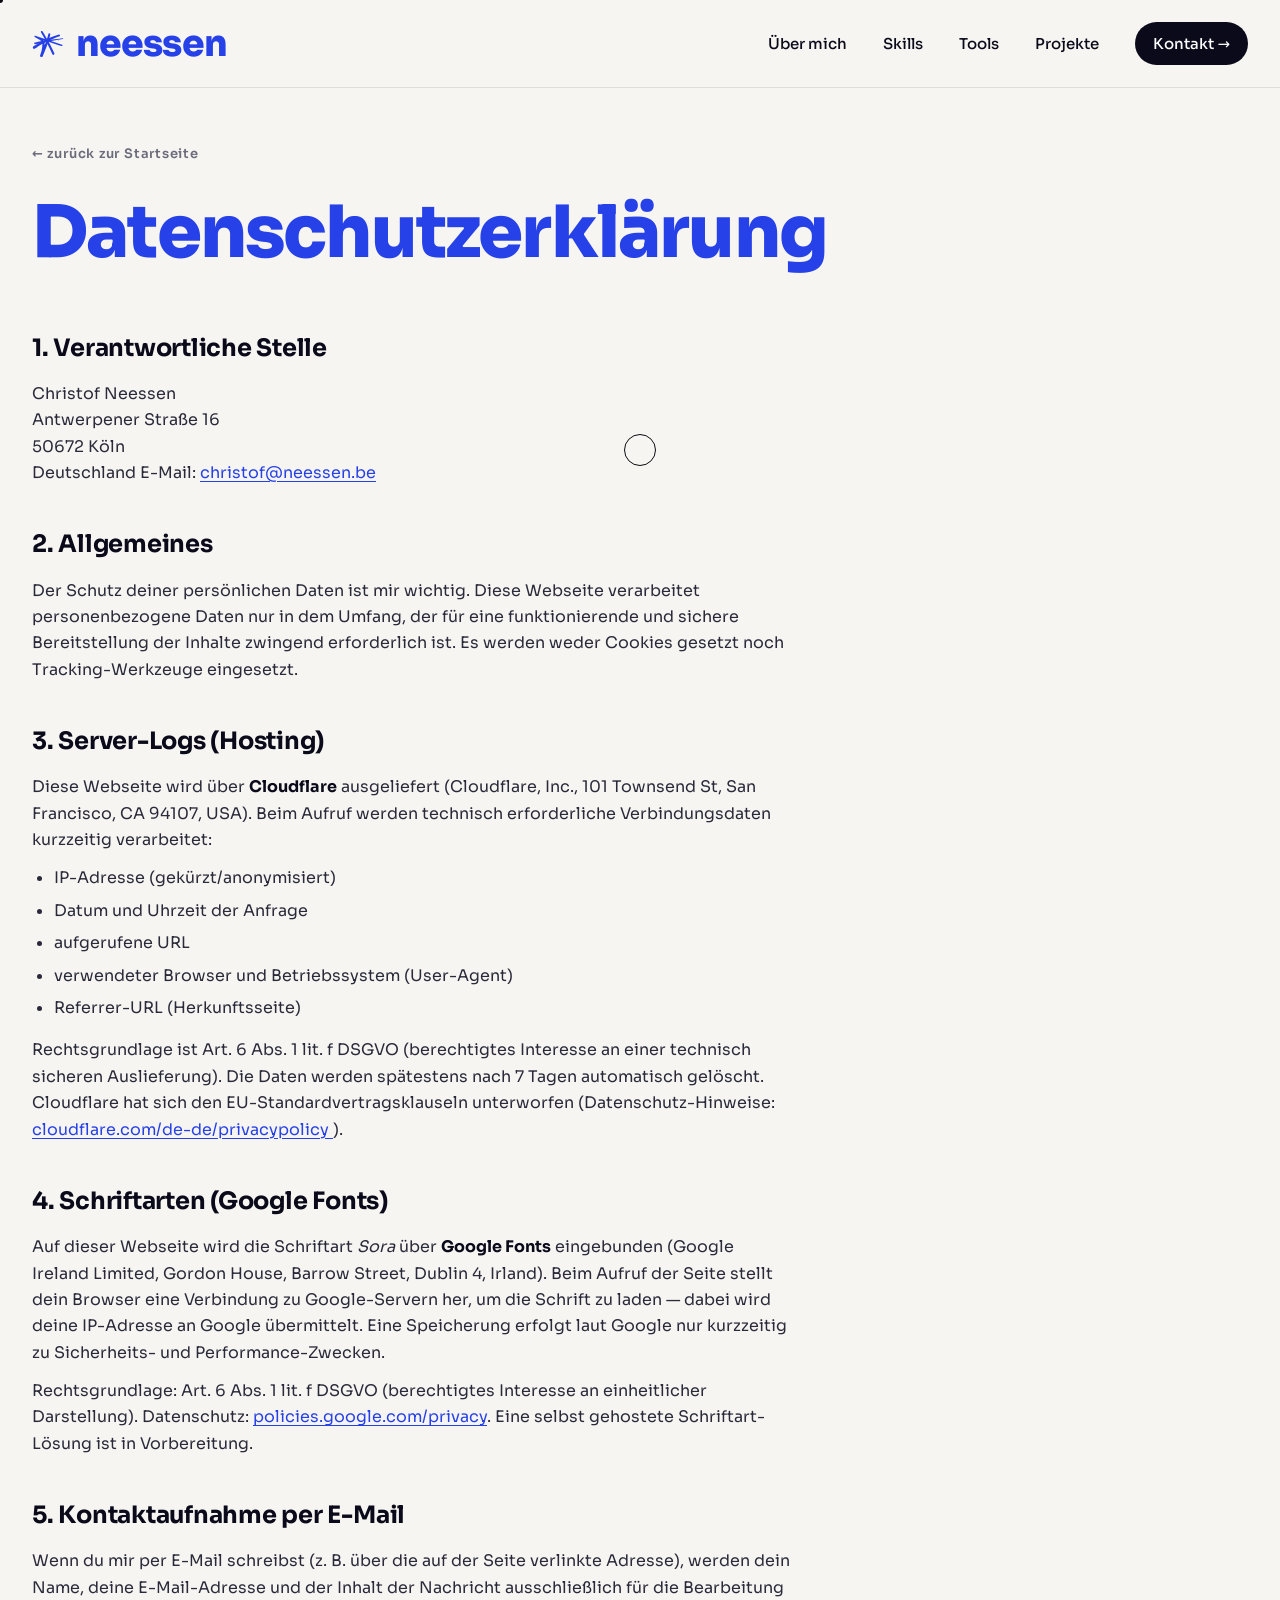
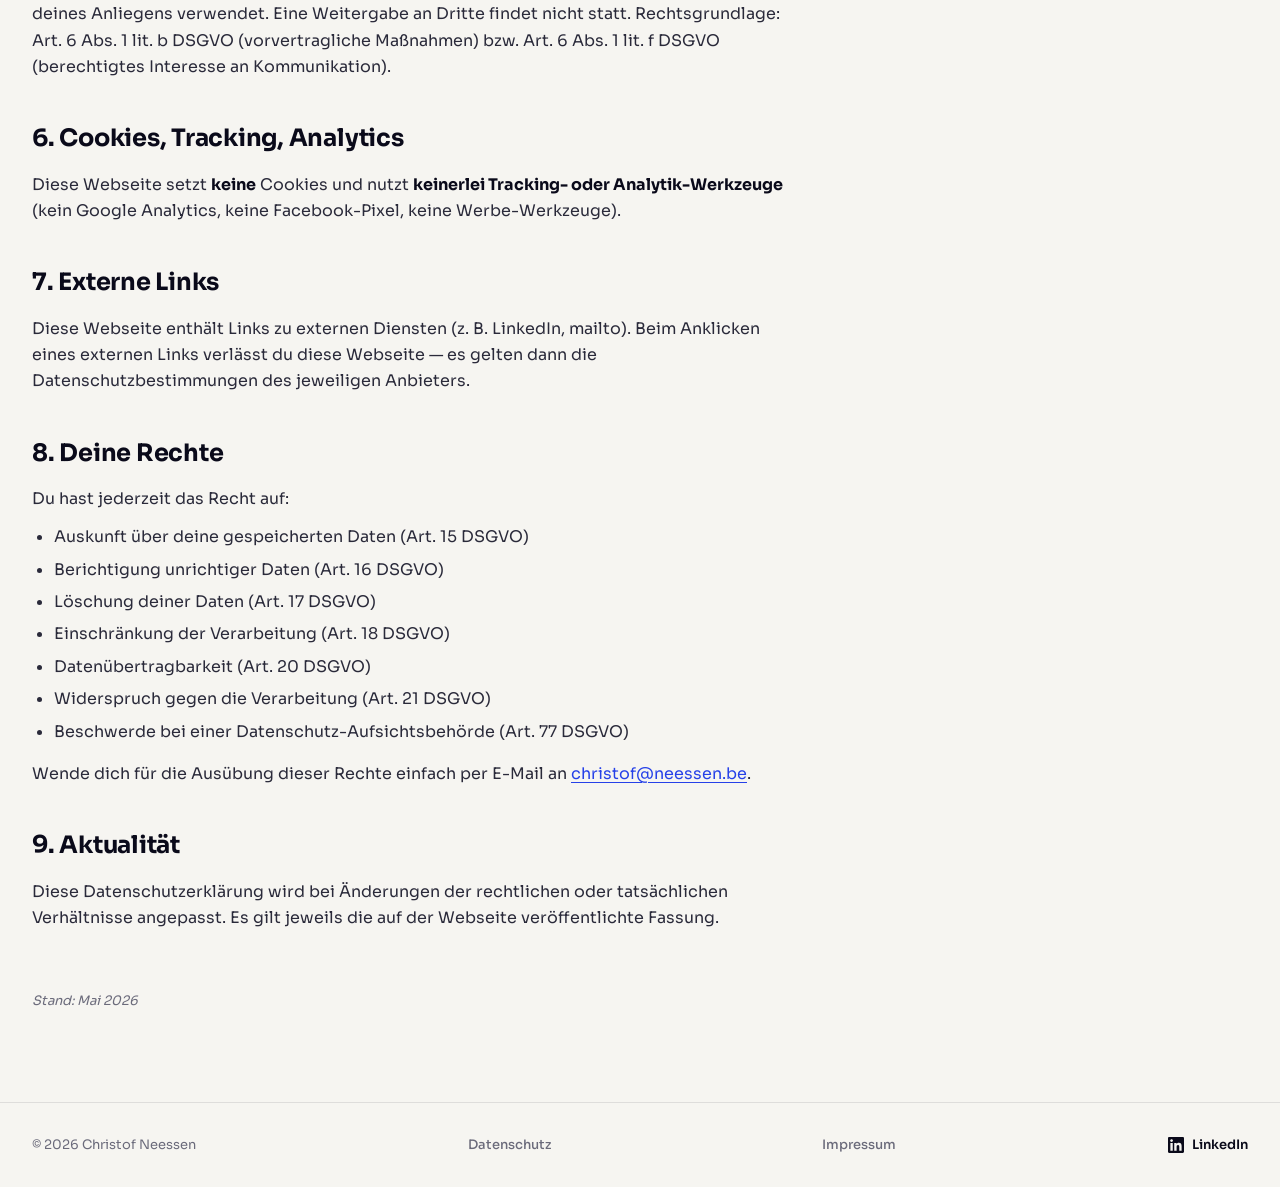
==== commit e690f62e: "Update datenschutz.html" ====
--- a/datenschutz.html
+++ b/datenschutz.html
@@ -43,9 +43,9 @@
         <h2>1. Verantwortliche Stelle</h2>
         <p>
           Christof Neessen<br/>
-          [Straße und Hausnummer]<br/>
-          [Postleitzahl Ort]<br/>
-          Deutschland<br/><br/>
+          Antwerpener Straße 16<br/>
+          50672 Köln<br/>
+          Deutschland
           E-Mail: <a href="mailto:christof@neessen.be">christof@neessen.be</a>
         </p>
       </section>
